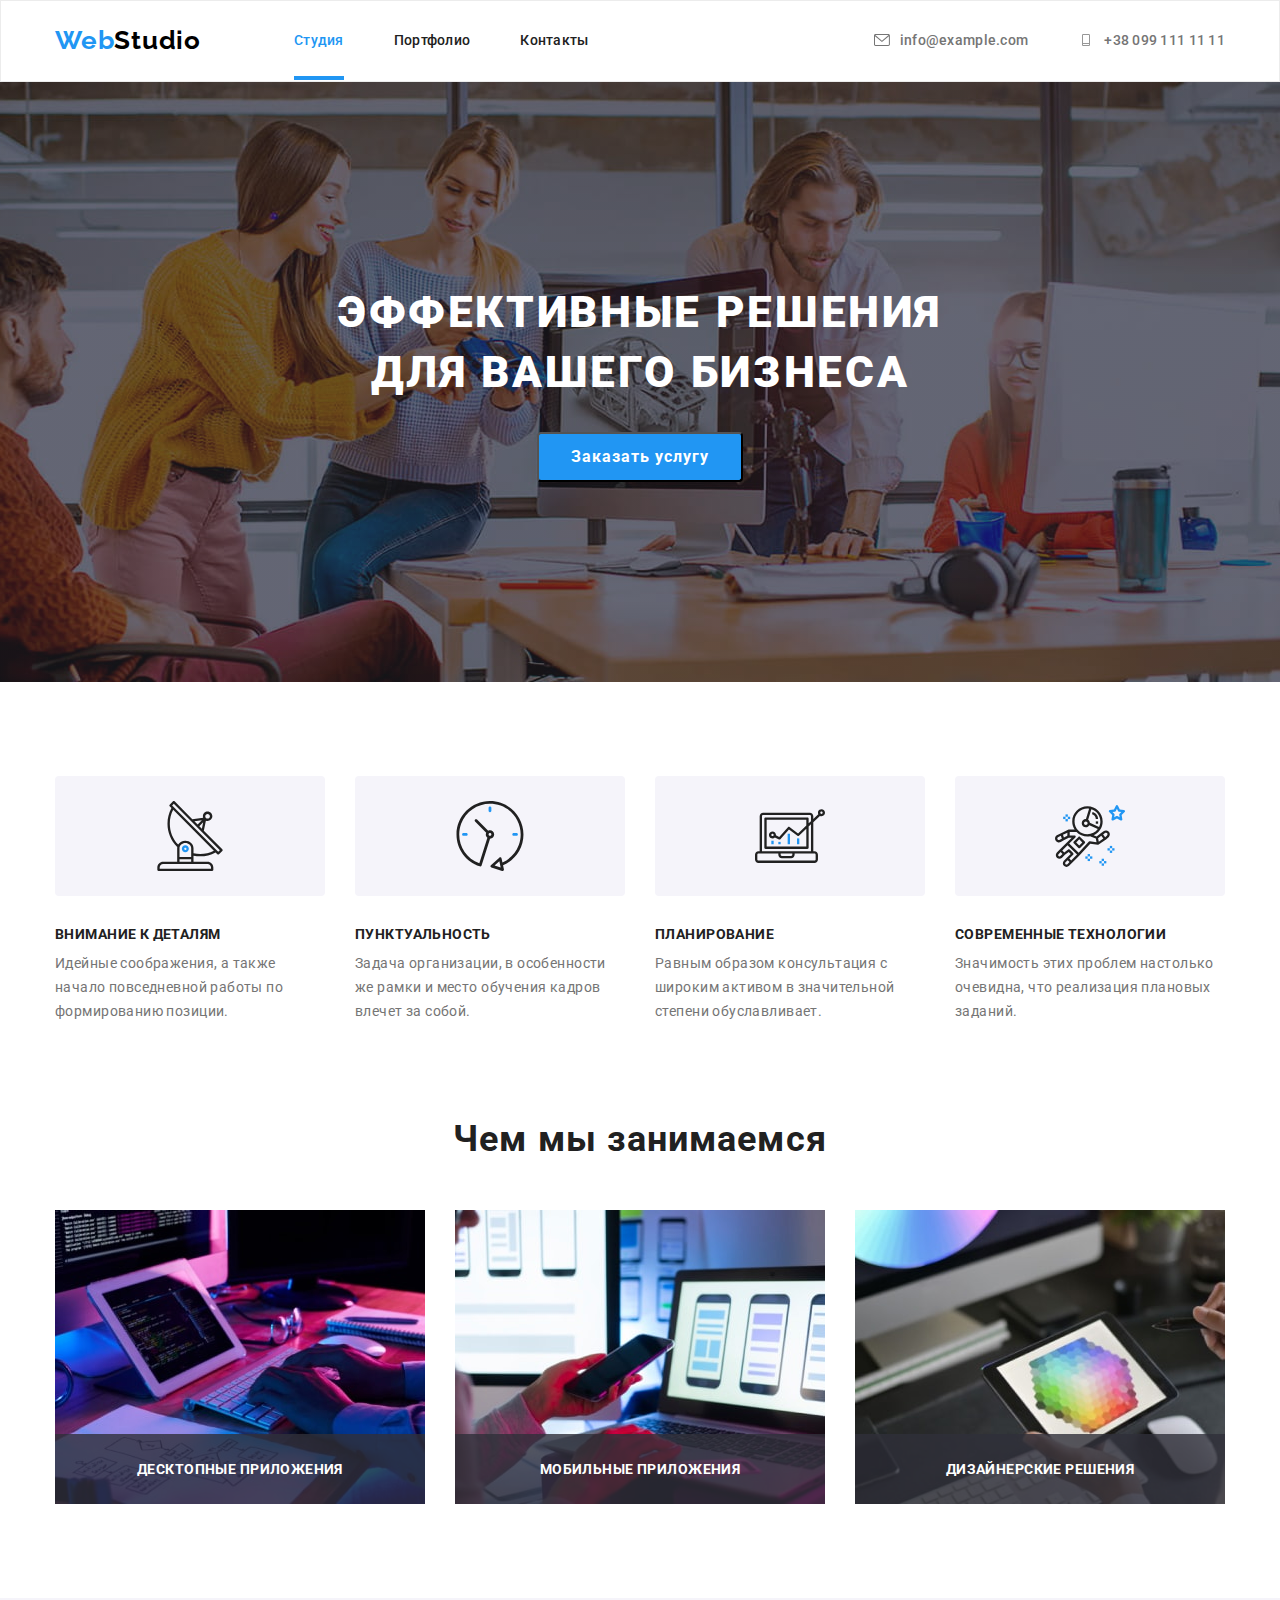
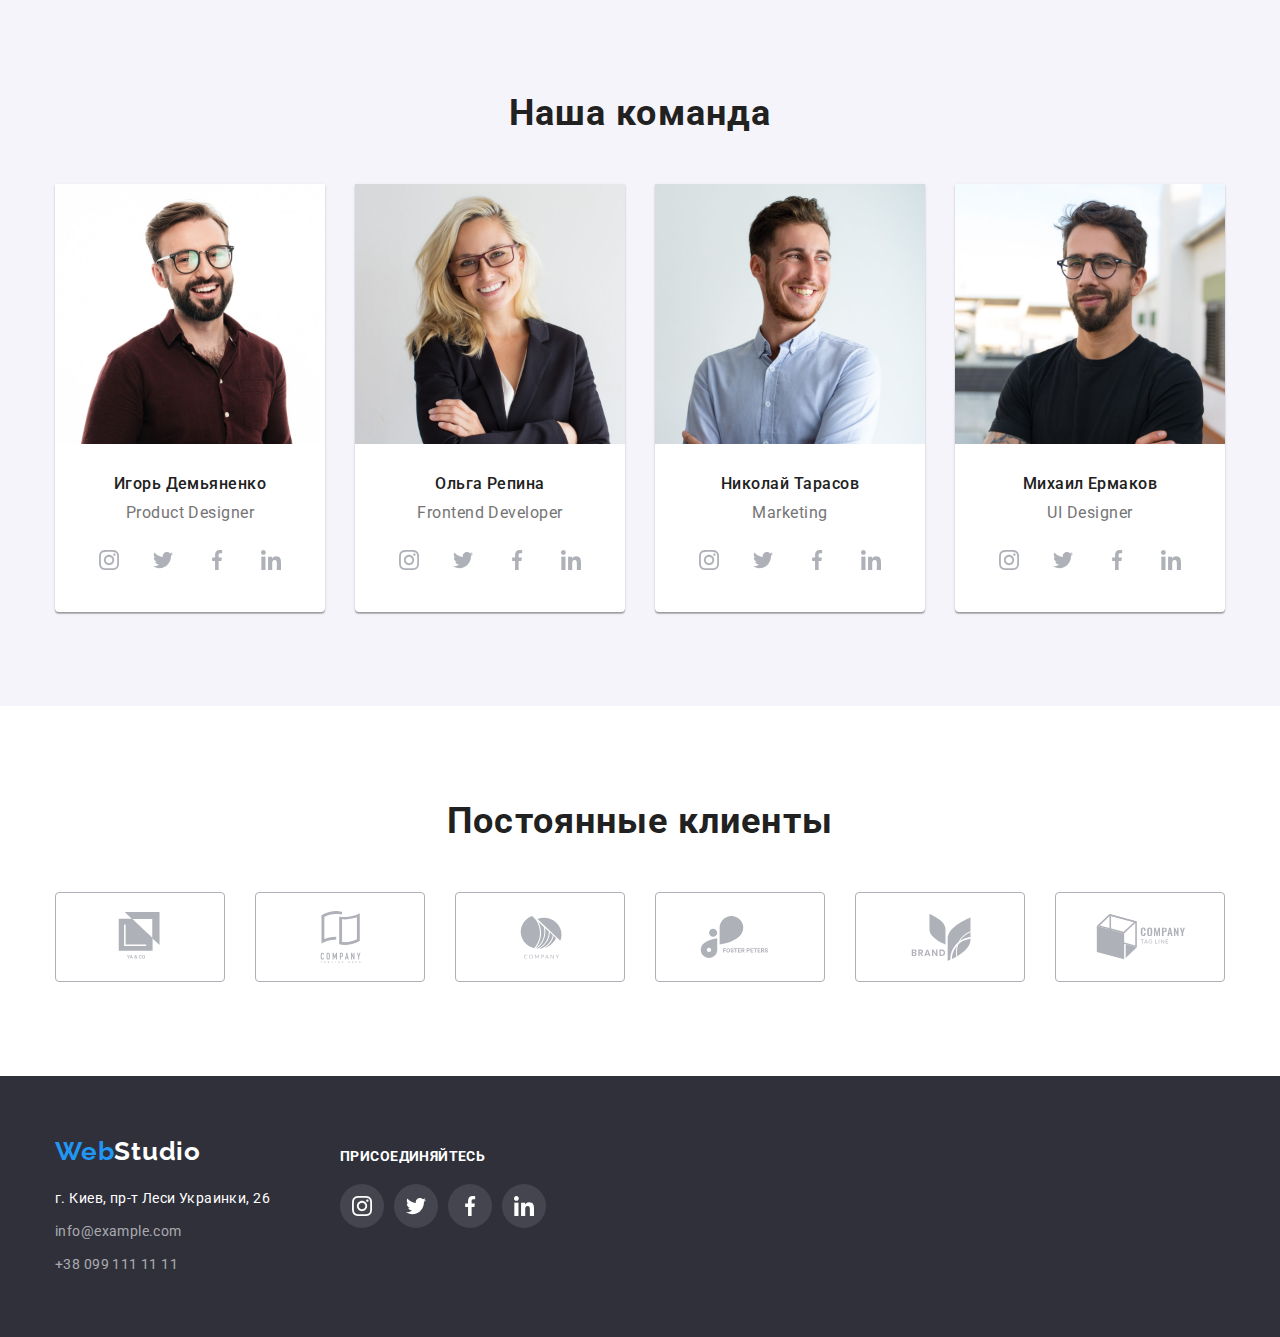
==== index.html @ bbee6337 "новый репозиторий" ====
<!DOCTYPE html>
<html lang="ru">

<head>
    <meta charset="UTF-8">
    <meta name="viewport" content="width=device-width, initial-scale=1.0">
    <title>Студия</title>
    <link rel="stylesheet"
        href="https://cdnjs.cloudflare.com/ajax/libs/modern-normalize/1.0.0/modern-normalize.min.css">
    <link rel="preconnect" href="https://fonts.gstatic.com">
    <link href="https://fonts.googleapis.com/css2?family=Roboto:wght@400;500;700;900&display=swap" rel="stylesheet">
    <link rel="preconnect" href="https://fonts.gstatic.com">
    <link href="https://fonts.googleapis.com/css2?family=Raleway:wght@700&display=swap" rel="stylesheet">
    <link rel="stylesheet" href="./css/styles.css">
</head>

<body>
    <!-- Верхняя линия -->
    <header class="header">
        <div class="container">
            <nav class="navigation">
                <a class="logo" href="index.html">Web<span class="logo-studio-black">Studio</span></a>

                <ul class="nav-menu">
                    <li class="nav-menu-list">
                        <a class="nav-list-link current" href="index.html">Студия</a>
                    </li>
                    <li class="nav-menu-list">
                        <a class="nav-list-link" href="portfolio.html">Портфолио</a>
                    </li>
                    <li class="nav-menu-list">
                        <a class="nav-list-link" href="contacts.html">Контакты</a>
                    </li>
                </ul>
            </nav>
            <address class="address">
                <ul class="address-list">
                    <li class="address-list-item">
                        <a class="studio-address-link" href="mailto:info@example.com ">
                            <svg class="address-list-icon" width="16" height="12"> <use href="./images/sprite.svg#mail"></use></svg>info@example.com
                        </a>
                    </li>
                    <li class="address-list-item">
                        <a class="studio-address-link" href="tel:+380991111111"><svg class="address-list-icon" width="16" height="12">
                            <use href="./images/sprite.svg#telephone"></use></svg>+38 099 111 11 11
                        </a>
                    </li>
                </ul>
            </address>
        </div>
    </header>
    <main>
        <!-- Hero -->
        <section class="hero">
            <div class="hero-baner">
                <h1 class="hero-title">Эффективные решения для вашего бизнеса</h1>
                <button class="main-button" type="button" data-modal-open>Заказать услугу</button>
            </div>
        </section>
        <!-- Features -->
        <section class="studio-features">
            <div class="container">
                <h2 class="visually-hidden">Особенности студии</h2>
                <ul class="feature-list">
                    <li class="feature-list-item">
                        <div class="feature-item-icon">
                            <svg class="feature-list-icon">
                                <use href="./images/sprite.svg#antenna"></use>
                            </svg>
                        </div>
                        <h3 class="feauture-title">Внимание к деталям</h3>
                        <p class="feauture-description">Идейные соображения, а также начало повседневной работы по
                            формированию позиции.</p>
                    </li>
                    <li class="feature-list-item">
                        <div class="feature-item-icon">
                            <svg class="feature-list-icon">
                                <use href="./images/sprite.svg#clock"></use>
                            </svg>
                        </div>
                        <h3 class="feauture-title">Пунктуальность</h3>
                        <p class="feauture-description">Задача организации, в особенности же рамки и место обучения
                            кадров влечет за собой.</p>
                    </li>
                    <li class="feature-list-item">
                        <div class="feature-item-icon">
                            <svg class="feature-list-icon">
                                <use href="./images/sprite.svg#diagram"></use>
                            </svg>
                        </div>
                        <h3 class="feauture-title">Планирование</h3>
                        <p class="feauture-description">Равным образом консультация с широким активом в значительной
                            степени обуславливает.</p>
                    </li>
                    <li class="feature-list-item">
                        <div class="feature-item-icon">
                            <svg class="feature-list-icon">
                                <use href="./images/sprite.svg#astronaut"></use>
                            </svg>
                        </div>
                        <h3 class="feauture-title">Современные технологии</h3>
                        <p class="feauture-description">Значимость этих проблем настолько очевидна, что реализация
                            плановых заданий.</p>
                    </li>
                </ul>
            </div>
        </section>
        <!-- About pic -->
        <section class="gallery section">
            <div class="container">
                <h2 class="gallery-title">Чем мы занимаемся</h2>
                <ul class="gallery-list list">
                    <li class="gallery-list-item">
                        <img src="./images/gallery/gallery-1.jpg" alt="программист печатает код" width="370" height="294">
                        <p class="gallery-image-label">Десктопные приложения</p>
                    </li>
                    <li class="gallery-list-item">
                        <img src="./images/gallery/gallery-2.jpg" alt="программист выбирает разметку страницы смартфона"
                            width="370" height="294">
                        <p class="gallery-image-label">Мобильные приложения</p>
                    </li>
                    <li class="gallery-list-item">
                        <img src="./images/gallery/gallery-3.jpg" alt="дизайнер выбирает цвет на планшете" width="370"
                            height="294">
                        <p class="gallery-image-label">Дизайнерские решения</p>
                    </li>
                </ul>
            </div>
        </section>
        <!-- Our team -->
        <section class="studio-team section">
            <div class="container">
                <h2 class="team-title">Наша команда</h2>
                <ul class="team-list list">
                    <li class="team-list-item">
                        <img src="./images/specialists/specialists-1.jpg" alt="Игорь Демьяненко" width="270"
                            height="260">
                        <div class="team-wrapper">
                            <h3 class="team-member">Игорь Демьяненко</h3>
                            <p class="member-post" lang="en">Product Designer</p>
                            <ul class="social-list list">
                                <li class="social-list-item">
                                    <a class="social-list-link" href="">
                                        <svg class="social-list-icon">
                                        <use href="./images/sprite.svg#instagram"></use>
                                        </svg>
                                    </a>
                                </li>
                                <li class="social-list-item">
                                    <a class="social-list-link" href="">
                                    <svg class="social-list-icon">
                                        <use href="./images/sprite.svg#twitter"></use>
                                    </svg>
                                    </a>
                                </li>
                                <li class="social-list-item">
                                    <a class="social-list-link" href="">
                                    <svg class="social-list-icon">
                                        <use href="./images/sprite.svg#facebook"></use>
                                    </svg>
                                    </a>
                                </li>
                                <li class="social-list-item">
                                    <a class="social-list-link" href="">
                                    <svg class="social-list-icon">
                                        <use href="./images/sprite.svg#linkedin"></use>
                                    </svg>
                                    </a>
                                </li>
                            </ul>
                        </div>
                    </li>
                    <li class="team-list-item">
                        <img src="./images/specialists/specialists-2.jpg" alt="Ольга Репина" width="270" height="260">
                        <div class="team-wrapper">
                            <h3 class="team-member">Ольга Репина</h3>
                            <p class="member-post" lang="en">Frontend Developer</p>
                            <ul class="social-list list">
                                <li class="social-list-item">
                                    <a class="social-list-link" href="">
                                        <svg class="social-list-icon">
                                            <use href="./images/sprite.svg#instagram"></use>
                                        </svg>
                                    </a>
                                </li>
                                <li class="social-list-item">
                                    <a class="social-list-link" href="">
                                        <svg class="social-list-icon">
                                            <use href="./images/sprite.svg#twitter"></use>
                                        </svg>
                                    </a>
                                </li>
                                <li class="social-list-item">
                                    <a class="social-list-link" href="">
                                        <svg class="social-list-icon">
                                            <use href="./images/sprite.svg#facebook"></use>
                                        </svg>
                                    </a>
                                </li>
                                <li class="social-list-item">
                                    <a class="social-list-link" href="">
                                        <svg class="social-list-icon">
                                            <use href="./images/sprite.svg#linkedin"></use>
                                        </svg>
                                    </a>
                                </li>
                            </ul>
                        </div>
                    </li>
                    <li class="team-list-item">
                        <img src="./images/specialists/specialists-3.jpg" alt="Николай Тарасов" width="270"
                            height="260">
                        <div class="team-wrapper">
                            <h3 class="team-member">Николай Тарасов</h3>
                            <p class="member-post" lang="en">Marketing</p>
                            <ul class="social-list list">
                                <li class="social-list-item">
                                    <a class="social-list-link" href="">
                                        <svg class="social-list-icon">
                                            <use href="./images/sprite.svg#instagram"></use>
                                        </svg>
                                    </a>
                                </li>
                                <li class="social-list-item">
                                    <a class="social-list-link" href="">
                                        <svg class="social-list-icon">
                                            <use href="./images/sprite.svg#twitter"></use>
                                        </svg>
                                    </a>
                                </li>
                                <li class="social-list-item">
                                    <a class="social-list-link" href="">
                                        <svg class="social-list-icon">
                                            <use href="./images/sprite.svg#facebook"></use>
                                        </svg>
                                    </a>
                                </li>
                                <li class="social-list-item">
                                    <a class="social-list-link" href="">
                                        <svg class="social-list-icon">
                                            <use href="./images/sprite.svg#linkedin"></use>
                                        </svg>
                                    </a>
                                </li>
                            </ul>
                        </div>
                    </li>
                    <li class="team-list-item">
                        <img src="./images/specialists/specialists-4.jpg" alt="Михаил Ермаков" width="270" height="260">
                        <div class="team-wrapper">
                            <h3 class="team-member">Михаил Ермаков</h3>
                            <p class="member-post" lang="en">UI Designer</p>
                            <ul class="social-list list">
                                <li class="social-list-item">
                                    <a class="social-list-link" href="">
                                        <svg class="social-list-icon">
                                            <use href="./images/sprite.svg#instagram"></use>
                                        </svg>
                                    </a>
                                </li>
                                <li class="social-list-item">
                                    <a class="social-list-link" href="">
                                        <svg class="social-list-icon">
                                            <use href="./images/sprite.svg#twitter"></use>
                                        </svg>
                                    </a>
                                </li>
                                <li class="social-list-item">
                                    <a class="social-list-link" href="">
                                        <svg class="social-list-icon">
                                            <use href="./images/sprite.svg#facebook"></use>
                                        </svg>
                                    </a>
                                </li>
                                <li class="social-list-item">
                                    <a class="social-list-link" href="">
                                        <svg class="social-list-icon">
                                            <use href="./images/sprite.svg#linkedin"></use>
                                        </svg>
                                    </a>
                                </li>
                            </ul>
                        </div>
                    </li>
                </ul>
            </div>
        </section>
        <section class="studio-clients section">
            <div class="container">
                <h2 class="client-title">Постоянные клиенты</h2>
                <ul class="client-list list">
                    <li class="client-list-item">
                        <a class="client-list-link" href="">
                            <svg class="client-list-icon">
                                <use href="./images/sprite.svg#client-1"></use>
                            </svg>
                        </a>
                    </li>
                    <li class="client-list-item">
                        <a class="client-list-link" href="">
                            <svg class="client-list-icon">
                                <use href="./images/sprite.svg#client-2"></use>
                            </svg>
                        </a>
                    </li>
                    <li class="client-list-item">
                        <a class="client-list-link" href="">
                            <svg class="client-list-icon">
                                <use href="./images/sprite.svg#client-3"></use>
                            </svg>
                        </a>
                    </li>
                    <li class="client-list-item">
                        <a class="client-list-link" href="">
                            <svg class="client-list-icon">
                                <use href="./images/sprite.svg#client-4"></use>
                            </svg>
                        </a>
                    </li>
                    <li class="client-list-item">
                        <a class="client-list-link" href="">
                            <svg class="client-list-icon">
                                <use href="./images/sprite.svg#client-5"></use>
                            </svg>
                        </a>
                    </li>
                    </li>
                    <li class="client-list-item">
                        <a class="client-list-link" href="">
                            <svg class="client-list-icon">
                                <use href="./images/sprite.svg#client-6"></use>
                            </svg>
                        </a>
                    </li>
                    
                </ul>

        </section>
    </main>
    <!-- Подвал -->
    <footer class="footer">
        <div class="container">
            <div class="footer-contacts">
                <a class="logo" href="./">Web<span class="logo-studio-white">Studio</span></a>
                <ul class="address">
                    <li class="address-item ">
                        <a class="footer-address" href="https://goo.gl/maps/x4nBV2eikP3uwNPG8" target="_blank">г. Киев, пр-т
                            Леси Украинки, 26</a>
                    </li>
                    <li class="mail-item">
                        <a class="footer-mail" href="mailto:info@example.com">info@example.com</a>
                    </li>
                    <li class="tel-item">
                        <a class="footer-tel" href="tel:+380991111111">+38 099 111 11 11</a>
                    </li>
                </ul>
            </div>
            <div class="footer-social">
                <p class="social-call">присоединяйтесь</p>
                <ul class="footer-social-list list">
                    <li class="footer-social-item">
                        <a class="footer-social-link" href="">
                            <svg class="footer-list-icon">
                                <use href="./images/sprite.svg#instagram"></use>
                            </svg>
                        </a>
                    </li>
                    <li class="footer-social-item">
                        <a class="footer-social-link" href="">
                            <svg class="footer-social-icon">
                                <use href="./images/sprite.svg#twitter"></use>
                            </svg>
                        </a>
                    </li>
                    <li class="footer-social-item">
                        <a class="footer-social-link" href="">
                            <svg class="footer-social-icon">
                                <use href="./images/sprite.svg#facebook"></use>
                            </svg>
                        </a>
                    </li>
                    <li class="footer-social-item">
                        <a class="footer-social-link" href="">
                            <svg class="footer-social-icon">
                                <use href="./images/sprite.svg#linkedin"></use>
                            </svg>
                        </a>
                    </li>
                </ul>
            </div>
        </div>
    </footer>

    <div class="backdrop is-hidden" data-modal>
        <div class="modal">
            <button type="button" class="close-button" data-modal-close>
                <svg class="close-button-icon">
                    <use href="./images/sprite.svg#close-button"></use>
                </svg>
            </button>
        </div>
    </div>

    <script src="./js/modal.js" ></script>
</body>

</html>
---- css/styles.css ----
:root {
  --card-set-gap: 30px;
}

h1,
h2,
h3,
h4,
h5,
h6 {
  margin: 0;
}

.list {
  list-style: none;
}

.link {
  text-decoration: none;
}

ul,
ol {
  margin: 0;
  padding: 0;
}

p {
  margin: 0;
}

img {
  display: block;
  max-width: 100%;
  height: auto;
}

body {
  scroll-behavior: smooth;
}

ul {
  list-style-type: none;
}

.section {
  padding-top: 94px;
  padding-bottom: 94px;
}

.container {
  width: 1200px;
  margin: 0 auto;
  padding-right: 15px;
  padding-left: 15px;
  margin-left: auto;
  margin-right: auto;
}

a {
  text-decoration: none;
}

.visually-hidden {
  position: absolute;
  width: 1px;
  height: 1px;
  margin: -1px;
  border: 0;
  padding: 0;
  white-space: nowrap;
  clip-path: inset(100%);
  clip: rect(0 0 0 0);
  overflow: hidden;
}

/* ========== HEADER ==========*/

.header {
  display: flex;
  align-items: center;
  padding-top: 24px;
  padding-bottom: 25px;
  border: 1px solid #ececec;
}

.header .container {
  display: flex;
  align-items: center;
}

.navigation {
  display: flex;
  align-items: center;
}

.nav-menu {
  display: flex;
  /*padding-top: 32px;
  padding-bottom: 32px;*/
}

.logo-studio-black {
  color: black;
}

.logo-studio-white {
  color: white;
}

.nav-menu-list:not(:last-child) {
  margin-right: 50px;
}

.header .address {
  margin-left: auto;
}

.header .logo {
  font-family: "Raleway", sans-serif;
  font-weight: 700;
  font-size: 26px;
  line-height: 1.192;
  letter-spacing: 0.03em;
  color: #2196f3;
  margin-right: 93px;
}

.nav-menu .nav-list-link.current {
  color: #2196f3;
}
.nav-list-link {
  font-family: "Roboto", sans-serif;
  font-weight: 500;
  font-size: 14px;
  line-height: 1.143;
  letter-spacing: 0.02em;

  position: relative;

  color: #212121;

  transition: all 250ms cubic-bezier(0.4, 0, 0.2, 1);
}

.nav-list-link.current::after {
  content: "";
  display: block;
  width: 100%;
  height: 4px;
  position: absolute;
  bottom: -32px;

  background-color: #2196f3;
}

.studio-address-link {
  display: flex;
  align-items: center;
  font-family: "Roboto", sans-serif;
  font-weight: 500;
  font-size: 14px;
  line-height: 1.143;
  letter-spacing: 0.02em;

  color: #757575;
}

.nav-list-link:hover,
.nav-list-link:focus,
.studio-address-link:hover,
.studio-address-link:focus {
  color: #2196f3;
}

.studio-address-link:hover .address-list-icon,
.studio-address-link:focus .address-list-icon {
  fill: #2196f3;
}

.address-list {
  display: flex;
  font-style: normal;
}

.address-list-item:not(:last-child) {
  margin-right: 50px;
}

.address-list-item {
  display: flex;
  justify-content: space-between;
}

.address-list-icon {
  margin-right: 10px;
  fill: #757575;
}

/* ========== HERO ==========*/

.hero-baner {
  text-align: center;
  justify-content: center;
  align-items: center;
  background-image: linear-gradient(
      rgba(47, 48, 58, 0.4),
      rgba(47, 48, 58, 0.4)
    ),
    url("../images/hero/hero-bg.jpg");
  background-position: center;
  max-width: 1600px;
  height: 600px;
  margin-left: auto;
  margin-right: auto;
  padding-top: 200px;
  padding-bottom: 200px;
}

.hero-title {
  font-family: "Roboto", sans-serif;
  width: 696px;
  height: 120px;
  left: 452px;
  top: 280px;
  margin: auto;
  font-weight: 900;
  font-size: 44px;
  line-height: 1.364;
  letter-spacing: 0.06em;
  text-transform: uppercase;
  color: #ffffff;
  margin-bottom: 30px;
}

.hero .main-button {
  display: block;
  margin: 0 auto;
}

.main-button {
  font-family: "Roboto", sans-serif;
  font-weight: 700;
  font-size: 16px;
  letter-spacing: 0.06em;
  background: #2196f3;
  color: #ffffff;
  min-width: 200px;
  height: 50px;
  padding: 10px 32px;
  border-radius: 4px;
  cursor: pointer;
}

/* ========== FEATURES ==========*/

.feauture-title {
  font-family: "Roboto", sans-serif;
  font-weight: 700;
  font-size: 14px;
  line-height: 1.143;
  letter-spacing: 0.03em;
  text-transform: uppercase;
  color: #212121;
  margin-bottom: 10px;
  margin-top: 30px;
}

.feauture-description {
  font-family: Roboto;
  font-weight: 400;
  font-size: 14px;
  line-height: 1.714;
  letter-spacing: 0.03em;
  color: #757575;
}

.feature-list-item:not(:last-child) {
  margin-right: 30px;
}

.feature-item-icon {
  display: flex;
  border-radius: 4px;
  background-color: #f5f4fa;
  padding-top: 25px;
  padding-bottom: 25px;
  width: 270px;
}

.feature-list-icon {
  height: 70px;
}

.feature-list-item {
  width: 270px;
}

.feature-list {
  display: flex;
  justify-content: space-between;
  padding-top: 94px;
}

/* ========== ABOUT PIC ==========*/

.gallery-title {
  font-family: "Roboto", sans-serif;
  text-align: center;
  font-weight: 700;
  font-size: 36px;
  line-height: 1.167;
  letter-spacing: 0.03em;
  margin-bottom: 50px;

  color: #212121;
}

.gallery-list-item {
  position: relative;
}

.gallery-image-label {
  display: flex;
  align-items: center;
  justify-content: center;
  position: absolute;
  bottom: 0;
  width: 100%;
  height: 70px;
  background-color: rgba(47, 48, 58, 0.8);

  font-family: Roboto;
  font-weight: 700;
  font-size: 14px;
  line-height: 1.143;
  text-align: center;
  letter-spacing: 0.03em;
  text-transform: uppercase;

  color: #ffffff;
}

.gallery-list {
  display: flex;
}

.gallery-list-item:not(:last-child) {
  margin-right: 30px;
}
/* ========== OUR TEAM ==========*/

.studio-team {
  background-color: #f5f4fa;
}

.team-wrapper {
  padding-top: 30px;
}

.team-title {
  font-family: "Roboto", sans-serif;

  text-align: center;
  font-weight: 700;
  font-size: 36px;
  line-height: 1.167;
  letter-spacing: 0.03em;
  color: #212121;
  margin-bottom: 50px;
}

.team-list {
  display: flex;
  justify-content: center;
}

.team-member {
  font-family: "Roboto", sans-serif;
  text-align: center;
  font-weight: 500;
  font-size: 16px;
  line-height: 1.188;
  letter-spacing: 0.03em;
  color: #212121;
  margin-bottom: 10px;
}

.member-post {
  font-family: "Roboto", sans-serif;
  text-align: center;
  font-weight: 400;
  font-size: 16px;
  line-height: 1.188;
  letter-spacing: 0.03em;
  color: #757575;
  margin-bottom: 16px;
}

.team-list-item:not(:last-child) {
  margin-right: 30px;
}

.team-list-item {
  background: #ffffff;
  box-shadow: 0px 1px 3px rgba(0, 0, 0, 0.12), 0px 1px 1px rgba(0, 0, 0, 0.14),
    0px 2px 1px rgba(0, 0, 0, 0.2);
  border-radius: 0px 0px 4px 4px;
  padding-bottom: 30px;
}

.social-list {
  display: flex;
  justify-content: space-between;
  padding-right: 32px;
  padding-left: 32px;
}

.social-list-link {
  display: flex;
  justify-content: center;
  align-items: center;
  border-radius: 50%;
  width: 44px;
  height: 44px;
  background-color: #ffffff;
}

.social-list-icon {
  fill: #afb1b8;
  width: 20px;
  height: 20px;
}

.social-list-link,
.social-list-icon {
  transition: all 250ms cubic-bezier(0.4, 0, 0.2, 1);
}

.social-list-link:hover,
.social-list-link:focus {
  background-color: #2196f3;
}

.social-list-link:hover .social-list-icon,
.social-list-link:focus .social-list-icon {
  fill: #ffffff;
}

/* ========== CLIENTS ==========*/

.client-title {
  font-family: "Roboto", sans-serif;

  text-align: center;
  font-weight: 700;
  font-size: 36px;
  line-height: 1.167;
  letter-spacing: 0.03em;
  color: #212121;
  margin-bottom: 50px;
}

.client-list-link {
  display: flex;
  justify-content: center;
  align-items: center;
  border-radius: 4px;
  width: 170px;
  height: 90px;
  border: 1px solid #afb1b8;
  box-sizing: border-box;
}

.client-list {
  display: flex;
  justify-content: space-between;
}

.client-list-icon {
  width: 170px;
  height: 90px;
  fill: #afb1b8;
}

.client-list-icon,
.client-list-link {
  transition: all 250ms cubic-bezier(0.4, 0, 0.2, 1);
}

.client-list-link:hover,
.client-list-link:focus {
  background-color: #ffffff;
  border-color: #2196f3;
}

.client-list-link:hover .client-list-icon,
.client-list-link:focus .client-list-icon {
  fill: #2196f3;
}

/* ========== FOOTER ==========*/

.footer {
  background-color: #2f303a;
  display: flex;
}

.footer > .container {
  display: flex;
}

.address-item:not(:last-child) {
  margin-bottom: 9px;
}

.address-item {
  text-decoration: none;
}

.footer-address {
  font-family: "Roboto", sans-serif;
  font-weight: 400;
  font-size: 14px;
  line-height: 1.714;
  letter-spacing: 0.03em;
  color: #ffffff;
  margin-top: 20px;
}

.footer-contacts {
  padding-top: 60px;
  padding-bottom: 60px;
}

.footer-contacts .address {
  margin-top: 20px;
}

.footer-contacts .logo {
  font-family: "Raleway", sans-serif;
  font-weight: 700;
  font-size: 26px;
  line-height: 1.192;
  letter-spacing: 0.03em;
  color: #2196f3;
}

.footer-mail,
.footer-tel {
  font-family: "Roboto", sans-serif;
  font-weight: 400;
  font-size: 14px;
  line-height: 1.714;
  letter-spacing: 0.03em;
  color: rgba(255, 255, 255, 0.6);
}

.mail-item {
  margin-bottom: 9px;
}

.footer-social {
  padding-top: 72px;
  padding-bottom: 100px;
  padding-left: 70px;
}

.footer-social-list {
  display: flex;
}

.footer-social-list .footer-social-item:not(:last-child) {
  margin-right: 10px;
}

.footer-social-icon {
  width: 20px;
  height: 20px;
  fill: #ffffff;
}

.footer-social-link {
  display: flex;
  justify-content: center;
  align-items: center;
  border-radius: 50%;
  width: 44px;
  height: 44px;
  background-color: rgba(255, 255, 255, 0.1);
}

.footer-list-icon {
  fill: #ffffff;
  width: 20px;
  height: 20px;
}

.footer-social-link,
.footer-list-icon {
  transition: all 250ms cubic-bezier(0.4, 0, 0.2, 1);
}

/*.footer-contacts .footer-social {
  display: flex;
  justify-content: ;
}*/

.footer-social-link:hover,
.footer-social-link:focus {
  background-color: #2196f3;
}

.social-list-link:hover .footer-list-icon,
.social-list-link:focus .footer-list-icon {
  fill: #ffffff;
}

.social-call {
  font-family: Roboto;
  font-weight: 700;
  font-size: 14px;
  line-height: 1.143;
  letter-spacing: 0.03em;
  text-transform: uppercase;

  color: #ffffff;
  margin-bottom: 20px;
}

.footer-social-item .social-list-link {
  background-color: rgba(255, 255, 255, 0.1);
}

/*========== BACKDROP ==========*/

.backdrop {
  position: fixed;
  top: 0;
  left: 0;
  width: 100%;
  height: 100%;

  background-color: rgba(0, 0, 0, 0.1);
  transition: all 300ms linear;
}

.backdrop .is-hidden .modal {
  transform: translate(-50%, -50%) scale(0);
}

.modal {
  position: absolute;
  top: 50%;
  left: 50%;
  transform: translate(-50%, -50%) scale(1);
  width: 528px;
  min-height: 581px;
  transition: transform 300ms linear;
  background-color: #ffffff;
}

.close-button {
  width: 30px;
  height: 30px;
  background-color: #ffffff;
  border: 1px solid rgba(0, 0, 0, 0.1);
  border-radius: 50%;
  cursor: pointer;

  position: absolute;
  top: 8px;
  right: 8px;

  padding: 0px;
  display: flex;
  justify-content: center;
  align-items: center;
}

.close-button-icon {
  width: 18px;
  height: 18px;
}

.is-hidden {
  opacity: 0;
  visibility: hidden;
  pointer-events: none;
}

/* ========== PORTFOLIO ==========*/

.button-list {
  display: flex;
  justify-content: center;
}

/*========== FLEX-CONTAINER ==========*/
.portfolio-button {
  display: flex;
  justify-content: center;
  margin-bottom: 50px;
}

.flex-container {
  padding-left: 15px;
  padding-right: 15px;
  margin-right: auto;
  margin-left: auto;
  display: flex;
  flex-wrap: wrap;
}

/*.card-content {
  padding-right: 24px;
  padding-left: 24px;
  padding-top: 20px;
  padding-bottom: 20px;
}*/

.card-set {
  padding: 0;
  margin: 0;
  list-style: none;
  /*outline: 1px solid tomato;*/
  display: flex;
  flex-wrap: wrap;
  margin-left: -30px;
  margin-top: -30px;
}

.card-set > .card-item {
  /*outline: 1px solid yellow;*/
  flex-basis: calc(100% / 3 - var(--card-set-gap));
  margin-left: var(--card-set-gap);
  margin-top: var(--card-set-gap);
}

.button-list {
  margin-top: 94px;
  margin-bottom: 50px;
  margin-left: auto;
  margin-right: auto;
}

.button {
  display: inline-block;
  text-align: center;
  padding: 6px 22px;
  font-family: "Roboto", sans-serif;
  font-weight: 500;
  font-size: 16px;
  line-height: 1.625;
  letter-spacing: 0.03em;
  color: #212121;

  border-radius: 4px;
  transition: all 250ms cubic-bezier(0.4, 0, 0.2, 1);
}

.button:hover,
.button:focus {
  color: #ffffff;
  background-color: #2196f3;
  box-shadow: 0px 3px 1px rgba(0, 0, 0, 0.1), 0px 1px 2px rgba(0, 0, 0, 0.08),
    0px 2px 2px rgba(0, 0, 0, 0.12);
}

.item:not(:last-child) {
  margin-right: 8px;
}

.card-link {
  display: block;
}

.card-item {
  box-sizing: border-box;
}

.card-link,
.card-item {
  transition: all 250ms cubic-bezier(0.4, 0, 0.2, 1);
}

.card-item:hover,
.card-link:focus {
  box-sizing: border-box;
  box-shadow: 0px 1px 1px rgba(0, 0, 0, 0.12), 0px 4px 4px rgba(0, 0, 0, 0.06),
    1px 4px 6px rgba(0, 0, 0, 0.16);
}

.card-image-wrapper {
  position: relative;
  overflow: hidden;
}

.overlay {
  position: absolute;
  top: 0;
  left: 0;
  background-color: rgba(33, 150, 243, 0.9);
  color: #ffffff;
  padding: 63px 24px;
  font-family: Roboto;
  font-size: 18px;
  line-height: 1.556;
  letter-spacing: 0.03em;

  transition: 250ms cubic-bezier(0.4, 0, 0.2, 1);
  transform: translateY(100%);
}

.card-link:hover .overlay,
.card-link:focus .overlay {
  transform: translateY(0%);
}

.card-item-title {
  font-family: "Roboto", sans-serif;
  font-weight: 700;
  font-size: 18px;
  line-height: 2;
  letter-spacing: 0.06em;
  color: #212121;
}

.card-item-type {
  font-family: "Roboto", sans-serif;
  font-weight: 400;
  font-size: 16px;
  line-height: 1.875;
  letter-spacing: 0.03em;
  color: #757575;
  margin-top: 4px;
}

.card-content {
  padding: 20px 24px;
  background: #ffffff;
  border: 1px solid #eeeeee;
  border-top: none;
  box-sizing: border-box;
}

/* ========== CONTACTS ========== */

.contact-text {
  background-color: orange;
  text-align: center;
  text-transform: uppercase;
  font-size: 100px;
}
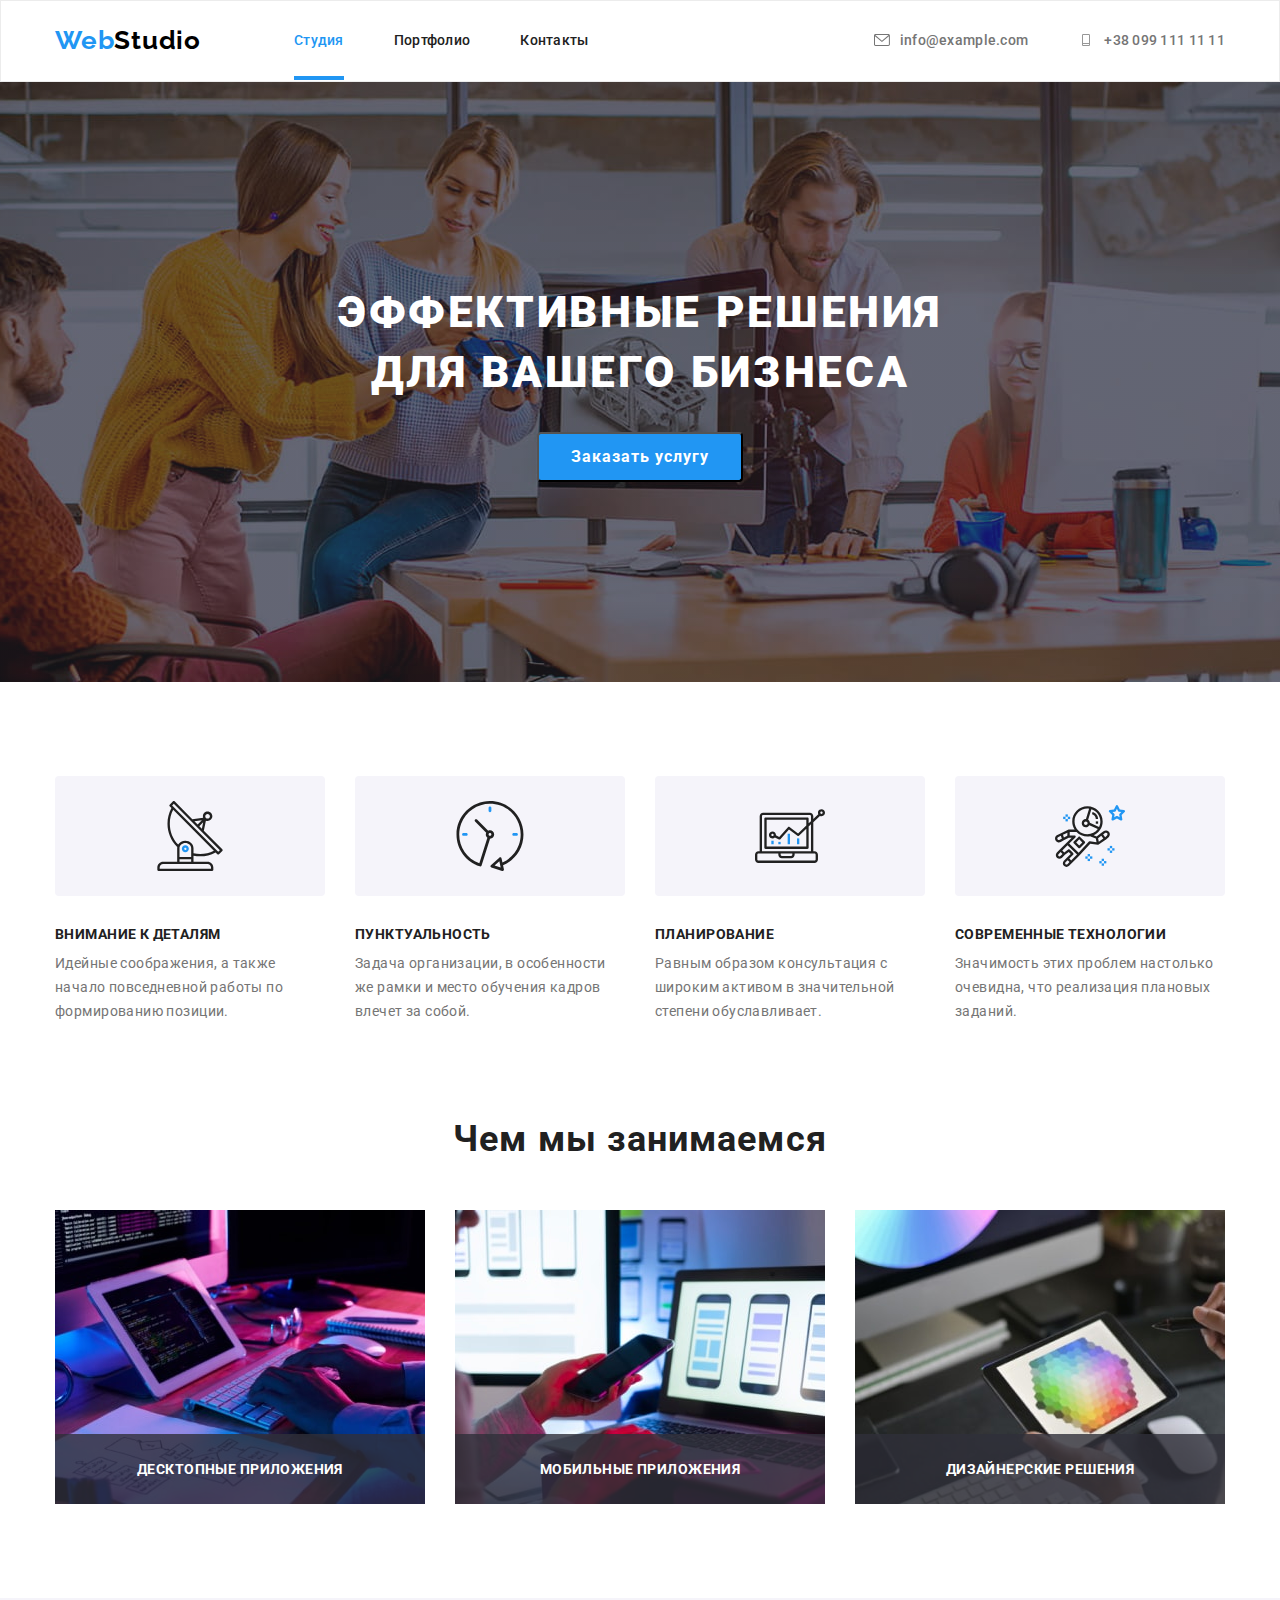
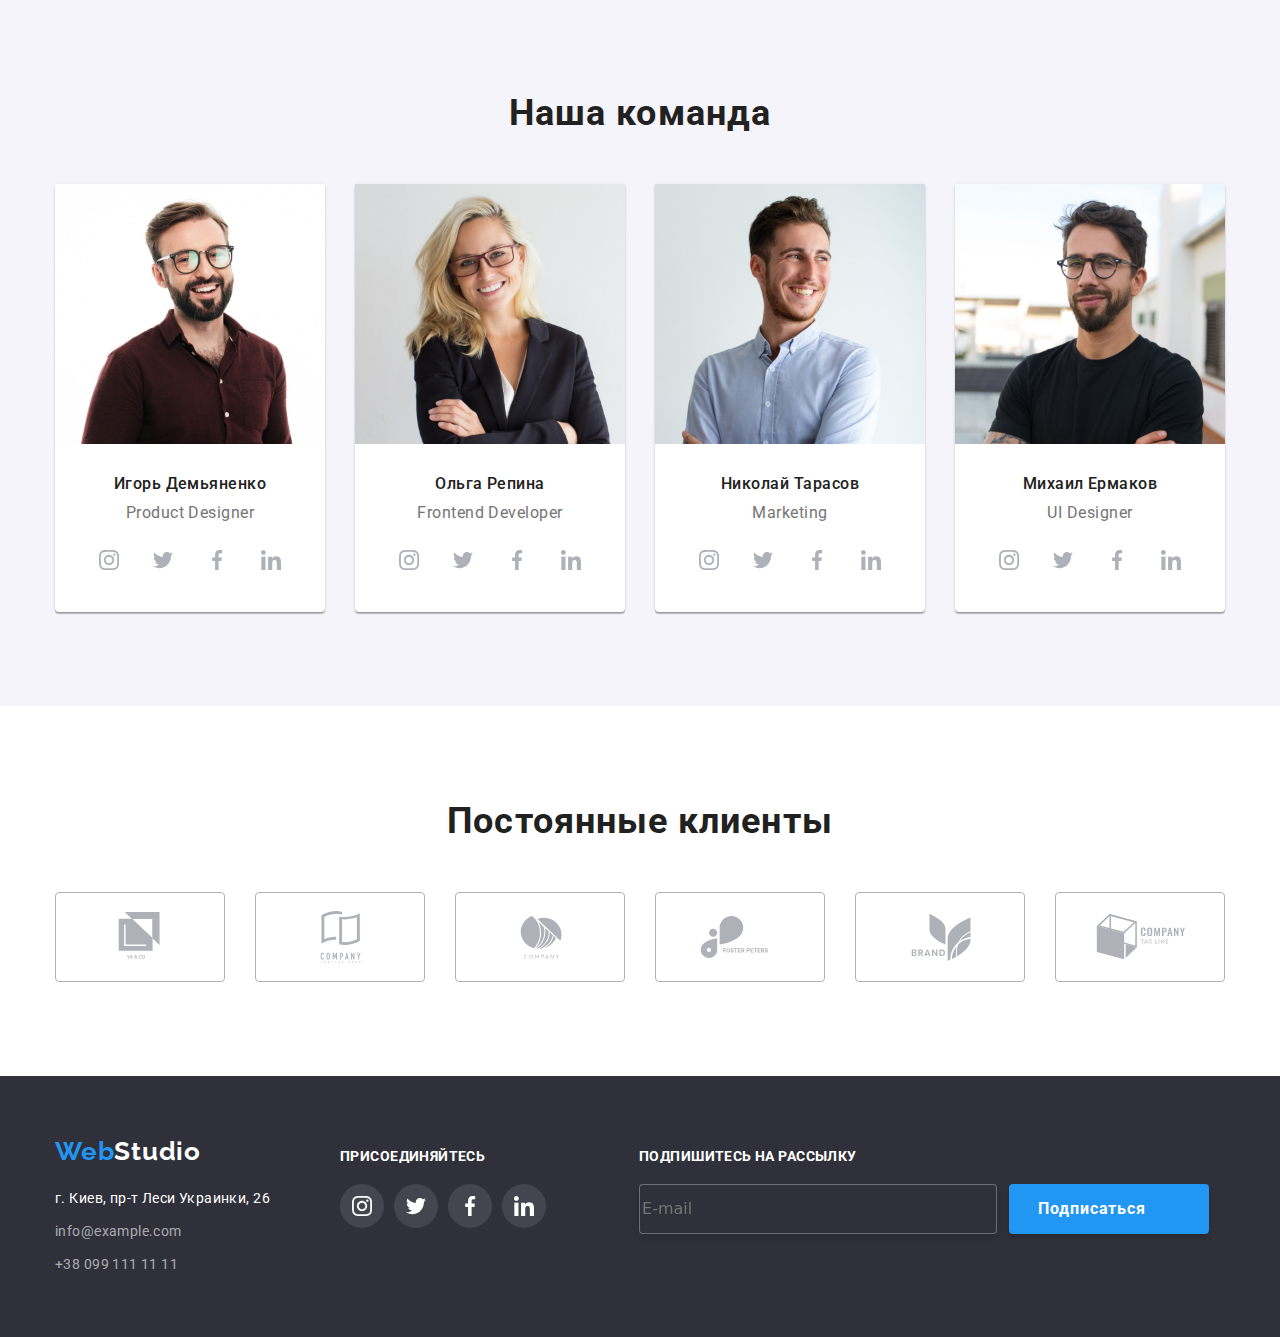
==== commit 3d93cc46: "разбивка по структуре на блоки" ====
--- a/index.html
+++ b/index.html
@@ -5,6 +5,7 @@
     <meta charset="UTF-8">
     <meta name="viewport" content="width=device-width, initial-scale=1.0">
     <title>Студия</title>
+    <link rel="stylesheet" href="./css/main.min.css" />
     <link rel="stylesheet"
         href="https://cdnjs.cloudflare.com/ajax/libs/modern-normalize/1.0.0/modern-normalize.min.css">
     <link rel="preconnect" href="https://fonts.gstatic.com">
@@ -388,6 +389,18 @@
                     </li>
                 </ul>
             </div>
+            <div class="footer-subscription">
+                <p class="footer-subscription-text">Подпишитесь на рассылку</p>
+                <form class="footer-form">
+                    <input type="email" placeholder="E-mail" name="email-subscription" class="email-subscription">
+                    <button type="submit" class="footer-form-button">Подписаться
+                        <svg class="subscription-icon">
+                            <use href="./images/sprite.svg#telegram"></use>
+                        </svg>
+                    </button>
+                </form>
+            </div>
+            
         </div>
     </footer>
 
@@ -398,10 +411,49 @@
                     <use href="./images/sprite.svg#close-button"></use>
                 </svg>
             </button>
+                <form class="modal-form">
+                    <label class="modal-form-field">
+                        Имя
+                        <span class="modal-form-input-wrapper">
+                            <input type="text" name="user-name" class="modal-form-input">
+                            <svg class="modal-form-icon">
+                                <use href="./images/sprite.svg#modal-icon-user"></use>
+                            </svg>
+                        </span>
+                        
+                    </label>
+                    <label class="modal-form-field">
+                        Телефон
+                        <span class="modal-form-input-wrapper">
+                            <input type="text" name="user-name" class="modal-form-input">
+                            <svg class="modal-form-icon">
+                                <use href="./images/sprite.svg#modal-icon-tel"></use>
+                            </svg>
+                        </span>
+                    </label>
+                    <label class="modal-form-field">
+                        Почта
+                        <span class="modal-form-input-wrapper">
+                            <input type="tel" name="user-tel" class="modal-form-input">
+                            <svg class="modal-form-icon">
+                                <use href="./images/sprite.svg#modal-icon-email"></use>
+                            </svg>
+                        </span>
+                    </label>
+                    <label class="modal-form-field">
+                        Комментарий
+                        <textarea class="modal-form-message" name="user-message" id="user-message" placeholder="Введите текст" cols="30" rows="10"></textarea>
+                    </label>
+                        <input class="modal-form-policy visually-hidden" id="user-policy" type="checkbox" name="user-policy" value=" acept-policy">
+                        <label for="user-policy" class="modal-form-policy-text">Соглашаюсь с рассылкой и принимаю <a class="contract-terms" href="">Условия договора</a>
+                         </label>
+                        <button type="submit" class="modal-form-button">Отправить</button> 
+                </form>
+                
         </div>
     </div>
 
     <script src="./js/modal.js" ></script>
 </body>
-
+ 
 </html>--- a/css/main.min.css
+++ b/css/main.min.css
@@ -0,0 +1,4 @@
+:root{--card-set-gap: 30px}h1,h2,h3,h4,h5,h6{margin:0}.list{list-style:none}.link{text-decoration:none}ul,ol{margin:0;padding:0}p{margin:0}img{display:block;max-width:100%;height:auto}body{scroll-behavior:smooth}ul{list-style-type:none}.section{padding-top:94px;padding-bottom:94px}.container{width:1200px;margin:0 auto;padding-right:15px;padding-left:15px;margin-left:auto;margin-right:auto}a{text-decoration:none}*,*::before,*::after{-webkit-box-sizing:border-box;box-sizing:border-box}:root{-moz-tab-size:4;-o-tab-size:4;tab-size:4}html{line-height:1.15;-webkit-text-size-adjust:100%}body{margin:0}body{font-family:system-ui,-apple-system,"Segoe UI",Roboto,Helvetica,Arial,sans-serif,"Apple Color Emoji","Segoe UI Emoji"}hr{height:0;color:inherit}abbr[title]{-webkit-text-decoration:underline dotted;text-decoration:underline dotted}b,strong{font-weight:bolder}code,kbd,samp,pre{font-family:ui-monospace, SFMono-Regular, Consolas, "Liberation Mono", Menlo,+ monospace;font-size:1em}small{font-size:80%}sub,sup{font-size:75%;line-height:0;position:relative;vertical-align:baseline}sub{bottom:-0.25em}sup{top:-0.5em}table{text-indent:0;border-color:inherit}button,input,optgroup,select,textarea{font-family:inherit;font-size:100%;line-height:1.15;margin:0}button,select{text-transform:none}button,[type="button"],[type="reset"],[type="submit"]{-webkit-appearance:button}::-moz-focus-inner{border-style:none;padding:0}:-moz-focusring{outline:1px dotted ButtonText}:-moz-ui-invalid{box-shadow:none}legend{padding:0}progress{vertical-align:baseline}::-webkit-inner-spin-button,::-webkit-outer-spin-button{height:auto}[type="search"]{-webkit-appearance:textfield;outline-offset:-2px}::-webkit-search-decoration{-webkit-appearance:none}::-webkit-file-upload-button{-webkit-appearance:button;font:inherit}summary{display:list-item}.visually-hidden{position:absolute;width:1px;height:1px;margin:-1px;border:0;padding:0;white-space:nowrap;-webkit-clip-path:inset(100%);clip-path:inset(100%);clip:rect(0 0 0 0);overflow:hidden}.header{display:-webkit-box;display:-ms-flexbox;display:flex;-webkit-box-align:center;-ms-flex-align:center;align-items:center;padding-top:24px;padding-bottom:25px;border:1px solid #ececec}.header .container{display:-webkit-box;display:-ms-flexbox;display:flex;-webkit-box-align:center;-ms-flex-align:center;align-items:center}.header .address{margin-left:auto}.header .logo{font-family:"Raleway", sans-serif;font-weight:700;font-size:26px;line-height:1.192;letter-spacing:0.03em;color:#2196f3;margin-right:93px}.navigation{display:-webkit-box;display:-ms-flexbox;display:flex;-webkit-box-align:center;-ms-flex-align:center;align-items:center}.nav-menu{display:-webkit-box;display:-ms-flexbox;display:flex}.logo-studio-black{color:black}.logo-studio-white{color:white}.nav-menu-list:not(:last-child){margin-right:50px}.nav-menu .nav-list-link.current{color:#2196f3}.nav-list-link{font-family:"Roboto", sans-serif;font-weight:500;font-size:14px;line-height:1.143;letter-spacing:0.02em;position:relative;color:#212121;-webkit-transition:all 250ms cubic-bezier(0.4, 0, 0.2, 1);transition:all 250ms cubic-bezier(0.4, 0, 0.2, 1)}.nav-list-link.current::after{content:"";display:block;width:100%;height:4px;position:absolute;bottom:-32px;background-color:#2196f3}.studio-address-link{display:-webkit-box;display:-ms-flexbox;display:flex;-webkit-box-align:center;-ms-flex-align:center;align-items:center;font-family:"Roboto", sans-serif;font-weight:500;font-size:14px;line-height:1.143;letter-spacing:0.02em;color:#757575}.nav-list-link:hover,.nav-list-link:focus,.studio-address-link:hover,.studio-address-link:focus{color:#2196f3}.studio-address-link:hover .address-list-icon,.studio-address-link:focus .address-list-icon{fill:#2196f3}.address-list{display:-webkit-box;display:-ms-flexbox;display:flex;font-style:normal}.address-list-item:not(:last-child){margin-right:50px}.address-list-item{display:-webkit-box;display:-ms-flexbox;display:flex;-webkit-box-pack:justify;-ms-flex-pack:justify;justify-content:space-between}.address-list-icon{margin-right:10px;fill:#757575}.backdrop{position:fixed;top:0;left:0;width:100%;height:100%;background-color:rgba(0,0,0,0.1);-webkit-transition:all 300ms linear;transition:all 300ms linear}.backdrop .is-hidden .modal{-webkit-transform:translate(-50%, -50%) scale(0);transform:translate(-50%, -50%) scale(0)}.modal{position:absolute;top:50%;left:50%;-webkit-transform:translate(-50%, -50%) scale(1);transform:translate(-50%, -50%) scale(1);width:528px;-webkit-transition:-webkit-transform 300ms linear;transition:-webkit-transform 300ms linear;transition:transform 300ms linear;transition:transform 300ms linear, -webkit-transform 300ms linear;background-color:#ffffff;border-radius:4px;padding:40px}.modal-form{display:-webkit-box;display:-ms-flexbox;display:flex;-webkit-box-orient:vertical;-webkit-box-direction:normal;-ms-flex-direction:column;flex-direction:column}.modal-form-input-wrapper{position:relative;display:block;margin-top:4px}.modal-form-input{width:100%;height:40px;border:1px solid rgba(33,33,33,0.2);border-radius:4px;padding-left:42px;-webkit-transition:border-color 250ms cubic-bezier(0.4, 0, 0.2, 1);transition:border-color 250ms cubic-bezier(0.4, 0, 0.2, 1)}.modal-form-field:not(:first-child){margin-top:10px}.modal-form-input:focus{outline:none;border-color:#2196f3}.modal-form-input:focus+.modal-form-icon{fill:#2196f3}.modal-form-icon{position:absolute;bottom:11px;left:12px;width:18px;height:18px;top:50%;-webkit-transform:translateY(-50%);transform:translateY(-50%);-webkit-transition:all 250ms cubic-bezier(0.4, 0, 0.2, 1);transition:all 250ms cubic-bezier(0.4, 0, 0.2, 1)}.modal-form-message{display:block;width:100%;height:120px;border:1px solid rgba(33,33,33,0.2);border-radius:4px;margin-top:4px;padding:12px 16px;resize:none;-webkit-transition:background-color 250ms cubic-bezier(0.4, 0, 0.2, 1);transition:background-color 250ms cubic-bezier(0.4, 0, 0.2, 1)}.modal-form-message:focus{border-color:#2196f3;outline:none}.modal-form-policy-text{font-family:Roboto;font-weight:400;font-size:14px;line-height:1.714;letter-spacing:0.03em;margin-bottom:20px;margin-left:auto;margin-right:auto;color:#757575}.modal-form-policy:checked+.modal-form-policy-text::before{background-image:url("../images/check-mark.svg");background-repeat:no-repeat;background-position:center;background-color:#2196f3;border:hidden}.modal-form-policy-text::before{display:inline-block;width:16px;height:15px;border:2px solid black;border-radius:2px;content:"";margin-top:20px;margin-right:8px}textarea::-webkit-input-placeholder{font-family:Roboto;font-weight:400;font-size:14px;line-height:1.143;letter-spacing:0.01em;color:rgba(117,117,117,0.5)}textarea:-ms-input-placeholder{font-family:Roboto;font-weight:400;font-size:14px;line-height:1.143;letter-spacing:0.01em;color:rgba(117,117,117,0.5)}textarea::-ms-input-placeholder{font-family:Roboto;font-weight:400;font-size:14px;line-height:1.143;letter-spacing:0.01em;color:rgba(117,117,117,0.5)}textarea::placeholder{font-family:Roboto;font-weight:400;font-size:14px;line-height:1.143;letter-spacing:0.01em;color:rgba(117,117,117,0.5)}.contract-terms{text-decoration:underline;color:#2196f3}.modal-form-button{-webkit-box-shadow:0px 4px 4px rgba(0,0,0,0.15);box-shadow:0px 4px 4px rgba(0,0,0,0.15);background-color:#2196f3;border-style:hidden;border-radius:4px;max-width:200px;display:block;margin:0 auto;padding:10px 55px 10px 56px;font-family:Roboto;font-weight:700;font-size:16px;line-height:1.875;-webkit-box-align:center;-ms-flex-align:center;align-items:center;text-align:center;letter-spacing:0.06em;color:#ffffff}.close-button{width:30px;height:30px;background-color:#ffffff;border:1px solid rgba(0,0,0,0.1);border-radius:50%;cursor:pointer;position:absolute;top:8px;right:8px;padding:0px;display:-webkit-box;display:-ms-flexbox;display:flex;-webkit-box-pack:center;-ms-flex-pack:center;justify-content:center;-webkit-box-align:center;-ms-flex-align:center;align-items:center}.close-button-icon{width:18px;height:18px}.is-hidden{opacity:0;visibility:hidden;pointer-events:none}.hero-baner{text-align:center;-webkit-box-pack:center;-ms-flex-pack:center;justify-content:center;-webkit-box-align:center;-ms-flex-align:center;align-items:center;background-image:-webkit-gradient(linear, left top, left bottom, from(rgba(47,48,58,0.4)), to(rgba(47,48,58,0.4))),url("../images/hero/hero-bg.jpg");background-image:linear-gradient(rgba(47,48,58,0.4), rgba(47,48,58,0.4)),url("../images/hero/hero-bg.jpg");background-position:center;max-width:1600px;height:600px;margin-left:auto;margin-right:auto;padding-top:200px;padding-bottom:200px}.hero-title{font-family:"Roboto", sans-serif;width:696px;height:120px;left:452px;top:280px;margin:auto;font-weight:900;font-size:44px;line-height:1.364;letter-spacing:0.06em;text-transform:uppercase;color:#ffffff;margin-bottom:30px}.hero .main-button{display:block;margin:0 auto}.main-button{font-family:"Roboto", sans-serif;font-weight:700;font-size:16px;letter-spacing:0.06em;background:#2196f3;color:#ffffff;min-width:200px;height:50px;padding:10px 32px;border-radius:4px;cursor:pointer}.feauture-title{font-family:"Roboto", sans-serif;font-weight:700;font-size:14px;line-height:1.143;letter-spacing:0.03em;text-transform:uppercase;color:#212121;margin-bottom:10px;margin-top:30px}.feauture-description{font-family:Roboto;font-weight:400;font-size:14px;line-height:1.714;letter-spacing:0.03em;color:#757575}.feature-list-item:not(:last-child){margin-right:30px}.feature-item-icon{display:-webkit-box;display:-ms-flexbox;display:flex;border-radius:4px;background-color:#f5f4fa;padding-top:25px;padding-bottom:25px;width:270px}.feature-list-icon{height:70px}.feature-list-item{width:270px}.feature-list{display:-webkit-box;display:-ms-flexbox;display:flex;-webkit-box-pack:justify;-ms-flex-pack:justify;justify-content:space-between;padding-top:94px}.gallery-title{font-family:"Roboto", sans-serif;text-align:center;font-weight:700;font-size:36px;line-height:1.167;letter-spacing:0.03em;margin-bottom:50px;color:#212121}.gallery-list-item{position:relative}.gallery-image-label{display:-webkit-box;display:-ms-flexbox;display:flex;-webkit-box-align:center;-ms-flex-align:center;align-items:center;-webkit-box-pack:center;-ms-flex-pack:center;justify-content:center;position:absolute;bottom:0;width:100%;height:70px;background-color:rgba(47,48,58,0.8);font-family:Roboto;font-weight:700;font-size:14px;line-height:1.143;text-align:center;letter-spacing:0.03em;text-transform:uppercase;color:#ffffff}.gallery-list{display:-webkit-box;display:-ms-flexbox;display:flex}.gallery-list-item:not(:last-child){margin-right:30px}.studio-team{background-color:#f5f4fa}.team-wrapper{padding-top:30px}.team-title{font-family:"Roboto", sans-serif;text-align:center;font-weight:700;font-size:36px;line-height:1.167;letter-spacing:0.03em;color:#212121;margin-bottom:50px}.team-list{display:-webkit-box;display:-ms-flexbox;display:flex;-webkit-box-pack:center;-ms-flex-pack:center;justify-content:center}.team-member{font-family:"Roboto", sans-serif;text-align:center;font-weight:500;font-size:16px;line-height:1.188;letter-spacing:0.03em;color:#212121;margin-bottom:10px}.member-post{font-family:"Roboto", sans-serif;text-align:center;font-weight:400;font-size:16px;line-height:1.188;letter-spacing:0.03em;color:#757575;margin-bottom:16px}.team-list-item:not(:last-child){margin-right:30px}.team-list-item{background:#ffffff;-webkit-box-shadow:0px 1px 3px rgba(0,0,0,0.12),0px 1px 1px rgba(0,0,0,0.14),0px 2px 1px rgba(0,0,0,0.2);box-shadow:0px 1px 3px rgba(0,0,0,0.12),0px 1px 1px rgba(0,0,0,0.14),0px 2px 1px rgba(0,0,0,0.2);border-radius:0px 0px 4px 4px;padding-bottom:30px}.social-list{display:-webkit-box;display:-ms-flexbox;display:flex;-webkit-box-pack:justify;-ms-flex-pack:justify;justify-content:space-between;padding-right:32px;padding-left:32px}.social-list-link{display:-webkit-box;display:-ms-flexbox;display:flex;-webkit-box-pack:center;-ms-flex-pack:center;justify-content:center;-webkit-box-align:center;-ms-flex-align:center;align-items:center;border-radius:50%;width:44px;height:44px;background-color:#ffffff}.social-list-icon{fill:#afb1b8;width:20px;height:20px}.social-list-link,.social-list-icon{-webkit-transition:all 250ms cubic-bezier(0.4, 0, 0.2, 1);transition:all 250ms cubic-bezier(0.4, 0, 0.2, 1)}.social-list-link:hover,.social-list-link:focus{background-color:#2196f3}.social-list-link:hover .social-list-icon,.social-list-link:focus .social-list-icon{fill:#ffffff}.client-title{font-family:"Roboto", sans-serif;text-align:center;font-weight:700;font-size:36px;line-height:1.167;letter-spacing:0.03em;color:#212121;margin-bottom:50px}.client-list-link{display:-webkit-box;display:-ms-flexbox;display:flex;-webkit-box-pack:center;-ms-flex-pack:center;justify-content:center;-webkit-box-align:center;-ms-flex-align:center;align-items:center;border-radius:4px;width:170px;height:90px;border:1px solid #afb1b8;-webkit-box-sizing:border-box;box-sizing:border-box}.client-list{display:-webkit-box;display:-ms-flexbox;display:flex;-webkit-box-pack:justify;-ms-flex-pack:justify;justify-content:space-between}.client-list-icon{width:170px;height:90px;fill:#afb1b8}.client-list-icon,.client-list-link{-webkit-transition:all 250ms cubic-bezier(0.4, 0, 0.2, 1);transition:all 250ms cubic-bezier(0.4, 0, 0.2, 1)}.client-list-link:hover,.client-list-link:focus{background-color:#ffffff;border-color:#2196f3}.client-list-link:hover .client-list-icon,.client-list-link:focus .client-list-icon{fill:#2196f3}.footer{background-color:#2f303a;display:-webkit-box;display:-ms-flexbox;display:flex}.footer>.container{display:-webkit-box;display:-ms-flexbox;display:flex}.address-item:not(:last-child){margin-bottom:9px}.address-item{text-decoration:none}.footer-address{font-family:"Roboto", sans-serif;font-weight:400;font-size:14px;line-height:1.714;letter-spacing:0.03em;color:#ffffff;margin-top:20px}.footer-contacts{padding-top:60px;padding-bottom:60px}.footer-contacts .address{margin-top:20px}.footer-contacts .logo{font-family:"Raleway", sans-serif;font-weight:700;font-size:26px;line-height:1.192;letter-spacing:0.03em;color:#2196f3}.footer-mail,.footer-tel{font-family:"Roboto", sans-serif;font-weight:400;font-size:14px;line-height:1.714;letter-spacing:0.03em;color:rgba(255,255,255,0.6)}.mail-item{margin-bottom:9px}.footer-social{padding-top:72px;padding-bottom:100px;padding-left:70px}.footer-social-list{display:-webkit-box;display:-ms-flexbox;display:flex}.footer-social-list .footer-social-item:not(:last-child){margin-right:10px}.footer-social-icon{width:20px;height:20px;fill:#ffffff}.footer-social-link{display:-webkit-box;display:-ms-flexbox;display:flex;-webkit-box-pack:center;-ms-flex-pack:center;justify-content:center;-webkit-box-align:center;-ms-flex-align:center;align-items:center;border-radius:50%;width:44px;height:44px;background-color:rgba(255,255,255,0.1)}.footer-list-icon{fill:#ffffff;width:20px;height:20px}.footer-social-link,.footer-list-icon{-webkit-transition:all 250ms cubic-bezier(0.4, 0, 0.2, 1);transition:all 250ms cubic-bezier(0.4, 0, 0.2, 1)}.footer-social-link:hover,.footer-social-link:focus{background-color:#2196f3}.social-list-link:hover .footer-list-icon,.social-list-link:focus .footer-list-icon{fill:#ffffff}.social-call{font-family:Roboto;font-weight:700;font-size:14px;line-height:1.143;letter-spacing:0.03em;text-transform:uppercase;color:#ffffff;margin-bottom:20px}.footer-social-item .social-list-link{background-color:rgba(255,255,255,0.1)}.footer-subscription-text{font-family:Roboto;font-weight:700;font-size:14px;line-height:1.143;letter-spacing:0.03em;text-transform:uppercase;margin-bottom:20px;color:#ffffff}.footer-form{display:-webkit-box;display:-ms-flexbox;display:flex}.footer-subscription{margin-left:93px;padding-top:72px}.email-subscription{border:1px solid rgba(255,255,255,0.3);-webkit-box-sizing:border-box;box-sizing:border-box;-webkit-filter:drop-shadow(0px 4px 4px rgba(0,0,0,0.15));filter:drop-shadow(0px 4px 4px rgba(0,0,0,0.15));border-radius:4px;background:#2f303a;width:358px;height:50px;margin-right:12px}.footer-form-button{display:-webkit-box;display:-ms-flexbox;display:flex;-webkit-box-pack:center;-ms-flex-pack:center;justify-content:center;background:#2196f3;-webkit-box-shadow:0px 4px 4px rgba(0,0,0,0.15);box-shadow:0px 4px 4px rgba(0,0,0,0.15);border-radius:4px;width:200px;height:50px;border-style:hidden;font-family:Roboto;font-style:normal;font-weight:700;font-size:16px;line-height:1.875;-webkit-box-align:center;-ms-flex-align:center;align-items:center;text-align:center;letter-spacing:0.06em;color:#ffffff}.subscription-icon{width:24px;height:24px;margin-left:10px}*,*::before,*::after{-webkit-box-sizing:border-box;box-sizing:border-box}:root{-moz-tab-size:4;-o-tab-size:4;tab-size:4}html{line-height:1.15;-webkit-text-size-adjust:100%}body{margin:0}body{font-family:system-ui,-apple-system,"Segoe UI",Roboto,Helvetica,Arial,sans-serif,"Apple Color Emoji","Segoe UI Emoji"}hr{height:0;color:inherit}abbr[title]{-webkit-text-decoration:underline dotted;text-decoration:underline dotted}b,strong{font-weight:bolder}code,kbd,samp,pre{font-family:ui-monospace, SFMono-Regular, Consolas, "Liberation Mono", Menlo,+ monospace;font-size:1em}small{font-size:80%}sub,sup{font-size:75%;line-height:0;position:relative;vertical-align:baseline}sub{bottom:-0.25em}sup{top:-0.5em}table{text-indent:0;border-color:inherit}button,input,optgroup,select,textarea{font-family:inherit;font-size:100%;line-height:1.15;margin:0}button,select{text-transform:none}button,[type="button"],[type="reset"],[type="submit"]{-webkit-appearance:button}::-moz-focus-inner{border-style:none;padding:0}:-moz-focusring{outline:1px dotted ButtonText}:-moz-ui-invalid{box-shadow:none}legend{padding:0}progress{vertical-align:baseline}::-webkit-inner-spin-button,::-webkit-outer-spin-button{height:auto}[type="search"]{-webkit-appearance:textfield;outline-offset:-2px}::-webkit-search-decoration{-webkit-appearance:none}::-webkit-file-upload-button{-webkit-appearance:button;font:inherit}summary{display:list-item}
+/*# sourceMappingURL=main.min.css.map */